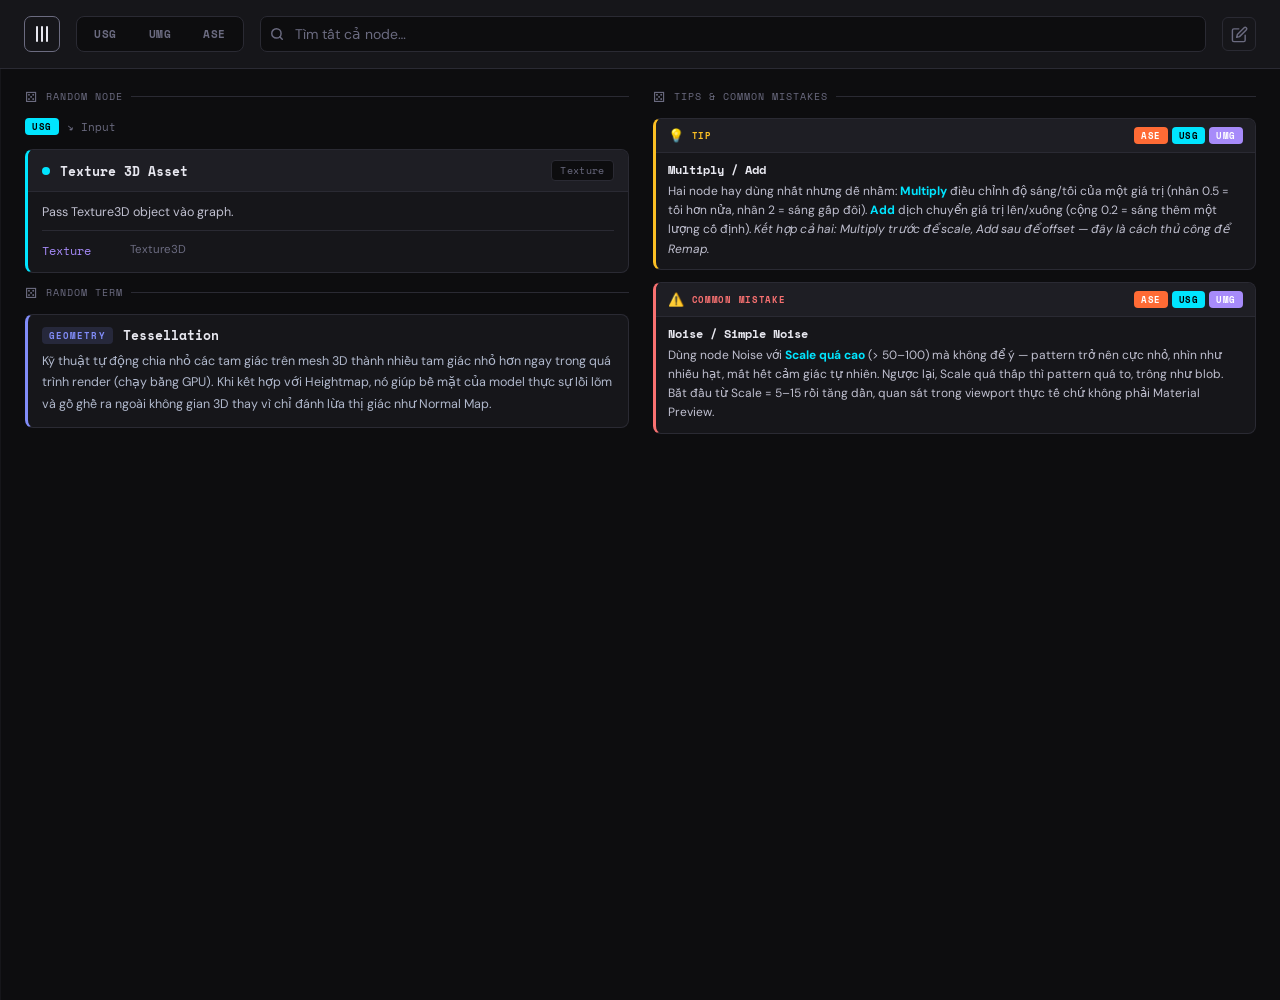
==== index.html @ dc2f4d44 "Initial commit" ====
<!DOCTYPE html>
<html lang="vi">
<head>
<meta charset="UTF-8">
<meta name="viewport" content="width=device-width, initial-scale=1.0">
<title>NodeHub</title>
<link rel="icon" type="image/svg+xml" href="favicon.svg">

<!-- ═══ EXTERNAL DATA FILES ═══ -->
<script src="data/config.js"></script>
<script>
window._ENGINES = {};
window._TIPS = [];

async function loadEngines() {
  const files = [
    { key: 'amplify', src: 'data/node_ase.js' },
    { key: 'unity',   src: 'data/node_usg.js' },
    { key: 'unreal',  src: 'data/node_umg.js' },
  ];
  for (const f of files) {
    try {
      const res = await fetch(f.src);
      const code = await res.text();
      const fn = new Function(code + '\nreturn DATA_DEFAULT;');
      window._ENGINES[f.key] = fn();
    } catch(e) {
      console.warn('Could not load', f.src, e);
      window._ENGINES[f.key] = [];
    }
  }
  // Load tips data
  try {
    const res = await fetch('data/tips.js');
    const code = await res.text();
    const fn = new Function(code + '\nreturn DATA_TIPS;');
    window._TIPS = fn();
  } catch(e) {
    console.warn('Could not load tips.js', e);
    window._TIPS = [];
  }
  // Load terms data
  try {
    const resTerm = await fetch('data/terms.js');
    const codeTerm = await resTerm.text();
    new Function(codeTerm)(); // sets window.TERMS
  } catch(e) {
    console.warn('Could not load terms.js', e);
    window.TERMS = [];
  }
  initApp(); // khởi động app sau khi tất cả data đã load
}
loadEngines();
</script>

<link rel="stylesheet" href="style.css">
</head>
<body>

<header>
  <button id="hamburger" title="Cấu hình" aria-label="Cấu hình">
    <svg id="hbg-bars" xmlns="http://www.w3.org/2000/svg" width="18" height="18" viewBox="0 0 18 18" fill="none" stroke="currentColor" stroke-width="2" stroke-linecap="round" style="display:none">
      <line x1="2" y1="4"  x2="16" y2="4"/>
      <line x1="2" y1="9"  x2="16" y2="9"/>
      <line x1="2" y1="14" x2="16" y2="14"/>
    </svg>
    <svg id="hbg-x" xmlns="http://www.w3.org/2000/svg" width="18" height="18" viewBox="0 0 18 18" fill="none" stroke="currentColor" stroke-width="2" stroke-linecap="round" style="display:none">
      <line x1="3" y1="3" x2="15" y2="15"/>
      <line x1="15" y1="3" x2="3" y2="15"/>
    </svg>
    <svg id="hbg-3" xmlns="http://www.w3.org/2000/svg" width="18" height="18" viewBox="0 0 18 18" fill="none" stroke="currentColor" stroke-width="2" stroke-linecap="round" style="transform:rotate(90deg)">
      <line x1="2" y1="4"  x2="16" y2="4"/>
      <line x1="2" y1="9"  x2="16" y2="9"/>
      <line x1="2" y1="14" x2="16" y2="14"/>
    </svg>
  </button>

  <div class="engine-tabs" id="engine-tabs">
    <button class="engine-tab" data-eng="unity"   title="Unity Shader Graph">USG</button>
    <button class="engine-tab" data-eng="unreal"  title="Unreal Material Graph">UMG</button>
    <button class="engine-tab" data-eng="amplify" title="Amplify Shader Editor">ASE</button>
  </div>

  <div class="search-wrap">
    <svg xmlns="http://www.w3.org/2000/svg" width="14" height="14" viewBox="0 0 24 24" fill="none" stroke="currentColor" stroke-width="2.5" stroke-linecap="round" stroke-linejoin="round"><circle cx="11" cy="11" r="8"/><line x1="21" y1="21" x2="16.65" y2="16.65"/></svg>
    <input type="text" id="search" placeholder="Tìm tất cả node…" autocomplete="off" spellcheck="false">
  </div>
  <a href="editor.html" id="editor-link" title="Mở Editor" aria-label="Mở Editor">
    <svg xmlns="http://www.w3.org/2000/svg" width="17" height="17" viewBox="0 0 24 24" fill="none" stroke="currentColor" stroke-width="2" stroke-linecap="round" stroke-linejoin="round"><path d="M11 4H4a2 2 0 0 0-2 2v14a2 2 0 0 0 2 2h14a2 2 0 0 0 2-2v-7"/><path d="M18.5 2.5a2.121 2.121 0 0 1 3 3L12 15l-4 1 1-4 9.5-9.5z"/></svg>
  </a>

</header>

<div class="app">
  <nav class="sidebar collapsed" id="sidebar"></nav>
  <main class="main" id="main"></main>
</div>

<!-- edit modal removed - managed at /editor -->

<script>
/* ══════════════════════════════════════════════════════
   APP STATE
══════════════════════════════════════════════════════ */
const ENGINES = window._ENGINES;

const state = {
  engine: 'amplify',   // engine hiện tại (cho sidebar/group view)
  activeEngine: null,  // null = chưa chọn engine (search all), string = đang ở engine đó
  groupId: null,
  search: '',
  editMode: false, // always false on main page
  splash: true,
};

// Home page config — persist in localStorage
const HOME_CONFIG_KEY = 'nodehub_home_config';
function loadHomeConfig() {
  try {
    const saved = localStorage.getItem(HOME_CONFIG_KEY);
    if (saved) return JSON.parse(saved);
  } catch(e) {}
  return { showNode: true, showTerm: true, showTips: true };
}
function saveHomeConfig(cfg) {
  try { localStorage.setItem(HOME_CONFIG_KEY, JSON.stringify(cfg)); } catch(e) {}
}
let homeConfig = loadHomeConfig();

// Convenience: data for current engine
function data() { return ENGINES[state.engine] || []; }
function group() { return data().find(g => g.id === state.groupId) || data()[0] || null; }

/* ══════════════════════════════════════════════════════
   RENDER SIDEBAR
══════════════════════════════════════════════════════ */
function renderSidebar() {
  const sb = document.getElementById('sidebar');
  sb.innerHTML = '';
  data().forEach(g => {
    const btn = document.createElement('button');
    btn.className = `group-btn cls-${g.cls}` + (g.id === state.groupId ? ' active' : '');
    btn.innerHTML = `
      <span class="g-ico">${g.ico}</span>
      <span class="g-label">${g.label}</span>
      <span class="g-count">${g.nodes.length}</span>
    `;
    btn.addEventListener('click', () => {
      state.groupId = g.id;
      state.search = '';
      state.splash = false;
      document.getElementById('search').value = '';
      renderSidebar();
      renderMain();
    });
    sb.appendChild(btn);
  });
}

/* ══════════════════════════════════════════════════════
   RENDER MAIN
══════════════════════════════════════════════════════ */
function renderMain() {
  const main = document.getElementById('main');
  const q = state.search.trim().toLowerCase();

  if (q) {
    renderSearch(main, q);
  } else if (state.splash) {
    renderSplash();
  } else {
    renderGroup(main);
  }
}

function renderGroup(main) {
  const g = group();
  if (!g) { main.innerHTML = '<div class="empty"><span>◈</span>Không có dữ liệu.</div>'; return; }

  main.innerHTML = `
    <div class="group-header cls-${g.cls}">
      <div class="g-ico-big">${g.ico}</div>
      <div>
        <div class="group-title">${g.label}</div>
        <div class="group-desc">${g.desc || ''}</div>
      </div>
    </div>
    <div class="node-grid" id="node-grid"></div>
  `;

  const grid = document.getElementById('node-grid');
  g.nodes.forEach(n => grid.appendChild(buildCard(n, g)));
}

const ENG_LABELS = { amplify: 'Amplify Shader Editor', unity: 'Unity Shader Graph', unreal: 'Unreal Material Graph' };
const ENG_SHORT  = { amplify: 'ASE', unity: 'USG', unreal: 'UMG' };
const TAG_LABELS = { ue5:'UE5+', u2022:'2022+', u2023:'2023+', urp:'URP', hdrp:'HDRP'};

function renderSearch(main, q) {
  // Nếu chưa chọn engine → tìm trên cả 3; nếu đã chọn → tìm engine đó
  const engsToSearch = state.activeEngine
    ? [state.activeEngine]
    : Object.keys(window._ENGINES);

  const sections = []; // [{eng, group, nodes}]
  engsToSearch.forEach(eng => {
    (window._ENGINES[eng] || []).forEach(g => {
      const hits = g.nodes.filter(n =>
        n.n.toLowerCase().includes(q) ||
        (n.f && n.f.toLowerCase().includes(q)) ||
        (n.sc && n.sc.toLowerCase().includes(q))
      );
      if (hits.length) sections.push({ eng, group: g, nodes: hits });
    });
  });

  if (!sections.length) {
    main.innerHTML = `<div class="empty"><span>∅</span>Không tìm thấy "<b>${q}</b>"</div>`;
    return;
  }

  main.innerHTML = '';
  // Group by engine for visual separation
  const byEng = {};
  sections.forEach(s => {
    if (!byEng[s.eng]) byEng[s.eng] = [];
    byEng[s.eng].push(s);
  });

  Object.entries(byEng).forEach(([eng, secs]) => {
    // Engine section header (only when searching all engines)
    if (!state.activeEngine) {
      const engHeader = document.createElement('div');
      engHeader.className = 'search-group-title';
      const total = secs.reduce((a,s) => a + s.nodes.length, 0);
      engHeader.innerHTML = `<span class="eng-label-${eng}">${ENG_SHORT[eng]}</span> — ${total} kết quả`;
      main.appendChild(engHeader);
    }

    secs.forEach(({ group: g, nodes }) => {
      const subTitle = document.createElement('div');
      subTitle.className = 'search-group-title';
      subTitle.style.fontSize = '10px';
      subTitle.style.opacity = '0.7';
      subTitle.style.marginTop = '4px';
      subTitle.textContent = `${g.ico}  ${g.label}  (${nodes.length})`;
      main.appendChild(subTitle);

      const grid = document.createElement('div');
      grid.className = `node-grid eng-${eng}`;
      nodes.forEach(n => grid.appendChild(buildCard(n, g)));
      main.appendChild(grid);
    });
  });
}

/* ══════════════════════════════════════════════════════
   BUILD NODE CARD
══════════════════════════════════════════════════════ */
function buildCard(n, g, { autoExpand = false } = {}) {
  const card = document.createElement('div');
  card.className = `node-card cls-${g.cls}`;

  const params = (n.p && n.p.length)
    ? `<div class="node-params">${n.p.map(([k,v]) =>
        `<div class="param-row"><span class="param-name">${k}</span><span class="param-desc">${v}</span></div>`
      ).join('')}</div>`
    : '';

  const editBtn = state.editMode
    ? `<button class="edit-card-btn" data-nid="${n.n}" data-gid="${g.id}" title="Sửa node" style="margin-left:auto;background:transparent;border:none;color:var(--accent2);cursor:pointer;font-size:13px;">✎</button>`
    : '';

  // ── Parse nội dung ──
  // Tags: từ n.tags[] (mới) hoặc fallback extract inline <span class="tag"> (legacy)
  const nodeTagsArr = (n.tags && n.tags.length)
    ? n.tags
    : (() => { const re = /<span class="tag ([^"]+)">[^<]*<\/span>/g; const t=[]; let m; while((m=re.exec(n.f||''))!==null) if(!t.includes(m[1])) t.push(m[1]); return t; })();
  // Strip legacy inline tag spans from func text
  const funcHtml = (n.f || '').replace(/<span class="tag [^"]*">[^<]*<\/span>/g, '').trim();

  // Render tag badges
  const tagsBadge = nodeTagsArr.length
    ? `<span class="node-tags">${nodeTagsArr.map(t => `<span class="tag ${t}">${TAG_LABELS[t]||t.toUpperCase()}</span>`).join('')}</span>`
    : '';

  const catBadge = n.cat
    ? `<span class="node-cat">${n.cat}</span>`
    : '';

  let scBadge = '';
  if (n.sc) {
    const keys = n.sc.split('+').map(k => k.trim()).filter(Boolean);
    const kbds = keys.map(k => `<kbd>${k}</kbd>`).join('<span class="sc-plus">+</span>');
    scBadge = `<span class="node-shortcut">${kbds}</span>`;
  }

  card.innerHTML = `
    <div class="node-head">
      <div class="node-dot"></div>
      <span class="node-name">${n.n}</span>
      ${catBadge}
      ${editBtn}
    </div>
    <div class="node-body">
      ${tagsBadge}
      <div class="node-func">${funcHtml}</div>
      ${scBadge}
      ${params}
    </div>
  `;

  let pinned = false;
  if (autoExpand) card.classList.add('expanded');
  card.addEventListener('mouseenter', () => { if (!pinned) card.classList.add('expanded'); });
  card.addEventListener('mouseleave', () => { if (!pinned && !autoExpand) card.classList.remove('expanded'); });
  card.addEventListener('click', e => {
    if (e.target.closest('.edit-card-btn')) return;
    if (!pinned) {
      pinned = true;
      card.classList.add('expanded', 'pinned');
    } else {
      pinned = false;
      card.classList.remove('expanded', 'pinned');
    }
  });

  if (state.editMode) {
    card.querySelector('.edit-card-btn')?.addEventListener('click', e => {
      e.stopPropagation();
      openEditModal(n, g);
    });
  }

  return card;
}

/* ══════════════════════════════════════════════════════
   ENGINE TABS
══════════════════════════════════════════════════════ */
// Hash <-> engine key mapping
const HASH_TO_ENG = { ase: 'amplify', usg: 'unity', umg: 'unreal' };
const ENG_TO_HASH = { amplify: 'ase', unity: 'usg', unreal: 'umg' };

function activateEngine(eng) {
  document.querySelectorAll('.engine-tab').forEach(t => t.classList.remove('active'));
  const tab = document.querySelector(`.engine-tab[data-eng="${eng}"]`);
  if (tab) tab.classList.add('active');
  state.activeEngine = eng;
  state.engine = eng;
  state.groupId = data()[0]?.id || null;
  state.splash = false;
  state.search = '';
  const se = document.getElementById('search');
  se.value = '';
  se.placeholder = `Tìm trong ${ENG_LABELS[eng]}…`;
  sidebar.classList.remove('collapsed');
  hamburger.style.visibility = '';
  setHamburgerIcon(false);
  history.replaceState(null, '', '#' + ENG_TO_HASH[eng]);
  renderSidebar();
  renderMain();
}

document.getElementById('engine-tabs').addEventListener('click', e => {
  const tab = e.target.closest('.engine-tab');
  if (!tab) return;
  const eng = tab.dataset.eng;
  if (state.activeEngine === eng) {
    resetToHome();
    return;
  }
  activateEngine(eng);
});

/* ══════════════════════════════════════════════════════
   SEARCH
══════════════════════════════════════════════════════ */
const searchEl = document.getElementById('search');
let searchTimeout;
searchEl.addEventListener('input', () => {
  clearTimeout(searchTimeout);
  searchTimeout = setTimeout(() => {
    state.search = searchEl.value;
    // Khi xóa hết search → về splash (nếu không có engine active) hoặc về group
    if (!state.search.trim() && !state.activeEngine) state.splash = true;
    else state.splash = false;
    renderMain();
  }, 160);
});

/* ══════════════════════════════════════════════════════
   EDIT MODE — moved to /editor page
══════════════════════════════════════════════════════ */
// Edit mode disabled on main page

/* ══════════════════════════════════════════════════════
   INLINE EDIT MODAL — moved to /editor
══════════════════════════════════════════════════════ */

/* ══════════════════════════════════════════════════════
   HAMBURGER
══════════════════════════════════════════════════════ */
const hamburger = document.getElementById('hamburger');
const sidebar   = document.getElementById('sidebar');

function resetToHome() {
  state.activeEngine = null;
  state.engine = 'amplify';
  state.groupId = null;
  state.search = '';
  state.splash = true;
  const se = document.getElementById('search');
  se.value = '';
  se.placeholder = 'Tìm tất cả node…';
  document.querySelectorAll('.engine-tab').forEach(t => t.classList.remove('active'));
  sidebar.classList.add('collapsed');
  history.replaceState(null, '', location.pathname + location.search);
  setHamburger3Mode();
  renderSidebar();
  renderSplash();
}

function setHamburgerIcon(isX) {
  document.getElementById('hbg-bars').style.display = isX ? 'none' : 'block';
  document.getElementById('hbg-x').style.display   = isX ? 'block' : 'none';
  document.getElementById('hbg-3').style.display   = 'none';
  hamburger.title = isX ? 'Ẩn sidebar' : 'Hiện sidebar';
  hamburger.setAttribute('aria-label', hamburger.title);
}

function setHamburger3Mode() {
  document.getElementById('hbg-bars').style.display = 'none';
  document.getElementById('hbg-x').style.display   = 'none';
  document.getElementById('hbg-3').style.display   = 'inline';
  hamburger.title = 'Cấu hình';
  hamburger.setAttribute('aria-label', 'Cấu hình');
}

hamburger.addEventListener('click', () => {
  if (!state.activeEngine) { openHomeConfigModal(); return; } // Mở cấu hình trang chủ khi ở 3-mode

  // Bật/tắt sidebar bình thường
  if (sidebar.classList.contains('collapsed')) {
    sidebar.classList.remove('collapsed');
    setHamburgerIcon(false);
  } else {
    sidebar.classList.add('collapsed');
    setHamburgerIcon(true);
  }
});


/* ══════════════════════════════════════════════════════
   BUILD TIP / MISTAKE CARD
══════════════════════════════════════════════════════ */
const ENG_COLORS     = {amplify:'#ff6b35', unity:'#00e5ff', unreal:'#a78bfa'};
const ENG_TEXT_COLORS= {amplify:'#fff',    unity:'#000',    unreal:'#fff'};

function buildTipCard(item) {
  const isTip = item.type === 'tip';
  const card = document.createElement('div');
  card.className = `tip-card tip-card--${item.type}`;

  // Engine tags
  const engTags = item.eng.map(e =>
    `<span class="tip-eng-tag" style="background:${ENG_COLORS[e]};color:${ENG_TEXT_COLORS[e]}">${ENG_SHORT[e]}</span>`
  ).join('');

  card.innerHTML = `
    <div class="tip-head">
      <span class="tip-icon">${isTip ? '💡' : '⚠️'}</span>
      <span class="tip-type-label">${isTip ? 'Tip' : 'Common Mistake'}</span>
      <div class="tip-eng-tags">${engTags}</div>
    </div>
    <div class="tip-node-name">${item.node}</div>
    <div class="tip-body">${item.text}</div>
  `;

  return card;
}

function pickRandomTips(count) {
  const tips     = (window._TIPS || []).filter(t => t.type === 'tip');
  const mistakes = (window._TIPS || []).filter(t => t.type === 'mistake');
  const picked = [];
  if (tips.length)     picked.push(tips[Math.floor(Math.random() * tips.length)]);
  if (mistakes.length) picked.push(mistakes[Math.floor(Math.random() * mistakes.length)]);
  // Fill remaining slots with random from either pool
  const all = [...tips, ...mistakes];
  while (picked.length < count && all.length) {
    const candidate = all[Math.floor(Math.random() * all.length)];
    if (!picked.includes(candidate)) picked.push(candidate);
    else if (picked.length === all.length) break; // avoid infinite loop
  }
  return picked;
}
/* ══════════════════════════════════════════════════════
   RANDOM TERM — thuật ngữ chuyên ngành
══════════════════════════════════════════════════════ */
let _lastTermIdx = -1;
function pickRandomTerm() {
  const terms = window.TERMS || [];
  if (!terms.length) return null;
  let idx;
  do { idx = Math.floor(Math.random() * terms.length); } while (idx === _lastTermIdx && terms.length > 1);
  _lastTermIdx = idx;
  return terms[idx];
}

function renderTermCard(container) {
  const t = pickRandomTerm();
  if (!t) return;
  container.innerHTML = '';
  const card = document.createElement('div');
  card.className = 'term-card';
  card.innerHTML =
    `<div class="term-head">` +
      `<span class="term-tag">${t.tag}</span>` +
      `<span class="term-name">${t.term}</span>` +
    `</div>` +
    `<div class="term-def">${t.def}</div>`;
  container.appendChild(card);
}

/* ══════════════════════════════════════════════════════
   SPLASH — random node + tips/mistakes on load
══════════════════════════════════════════════════════ */
function pickSplash() {
  // Random 1 node từ bất kỳ engine và group nào
  const engKeys = Object.keys(window._ENGINES).filter(k => (window._ENGINES[k] || []).length);
  const eng = engKeys[Math.floor(Math.random() * engKeys.length)];
  const groups = window._ENGINES[eng];
  const g = groups[Math.floor(Math.random() * groups.length)];
  const node = g.nodes[Math.floor(Math.random() * g.nodes.length)];
  return { eng, g, node };
}

function randomizeNode() {
  const { eng, g, node } = pickSplash();

  const nodeRow = document.getElementById('splash-node-meta');
  const nodeGrid = document.getElementById('splash-node-grid');
  if (!nodeRow || !nodeGrid) return;

  nodeRow.innerHTML =
    `<span class="tip-eng-tag" style="background:${ENG_COLORS[eng]};color:${ENG_TEXT_COLORS[eng]}">${ENG_SHORT[eng]}</span>` +
    `<span class="splash-group-label">${g.ico} ${g.label}</span>`;

  nodeGrid.className = `node-grid eng-${eng}`;
  nodeGrid.innerHTML = '';
  nodeGrid.appendChild(buildCard(node, g, { autoExpand: true }));
}

function renderSplash() {
  const { eng, g, node } = pickSplash();

  state.splash = true;
  document.querySelectorAll('.engine-tab').forEach(t => t.classList.remove('active'));
  renderSidebar();

  const main = document.getElementById('main');
  main.innerHTML = '';

  /* ── Wrapper layout: 2 cols ── */
  const wrapper = document.createElement('div');
  wrapper.className = 'splash-wrapper';

  /* ─── COL LEFT: random node + random term below ─── */
  const colNode = document.createElement('div');
  colNode.className = 'splash-col';

  if (homeConfig.showNode) {
    const nodeSection = document.createElement('div');
    nodeSection.className = 'splash-section-label';
    nodeSection.innerHTML = `<span class="splash-dice-btn" id="splash-dice" title="Random node khác">⚄</span> Random Node`;
    colNode.appendChild(nodeSection);

    const nodeRow = document.createElement('div');
    nodeRow.className = 'splash-node-meta';
    nodeRow.id = 'splash-node-meta';
    nodeRow.innerHTML =
      `<span class="tip-eng-tag" style="background:${ENG_COLORS[eng]};color:${ENG_TEXT_COLORS[eng]}">${ENG_SHORT[eng]}</span>` +
      `<span class="splash-group-label">${g.ico} ${g.label}</span>`;
    colNode.appendChild(nodeRow);

    const nodeGrid = document.createElement('div');
    nodeGrid.className = `node-grid eng-${eng}`;
    nodeGrid.id = 'splash-node-grid';
    nodeGrid.appendChild(buildCard(node, g, { autoExpand: true }));
    colNode.appendChild(nodeGrid);
  }

  if (homeConfig.showTerm) {
    const termSection = document.createElement('div');
    termSection.className = 'splash-section-label';
    termSection.innerHTML = `<span class="splash-dice-btn" id="splash-term-dice" title="Random thuật ngữ khác">⚄</span> Random Term`;
    colNode.appendChild(termSection);

    const termCard = document.createElement('div');
    termCard.id = 'term-card-slot';
    colNode.appendChild(termCard);

    renderTermCard(termCard);
  }

  /* ─── COL RIGHT: 1 tip + 1 mistake ─── */
  const colTips = document.createElement('div');
  colTips.className = 'splash-col';

  if (homeConfig.showTips) {
    const tipsSection = document.createElement('div');
    tipsSection.className = 'splash-section-label';
    tipsSection.innerHTML = `<span class="splash-dice-btn" id="splash-tips-dice" title="Random tips khác">⚄</span> Tips & Common Mistakes`;
    colTips.appendChild(tipsSection);

    const tipsContainer = document.createElement('div');
    tipsContainer.className = 'tips-grid';
    tipsContainer.id = 'tips-container';
    pickRandomTips(2).forEach(t => tipsContainer.appendChild(buildTipCard(t)));
    colTips.appendChild(tipsContainer);
  }

  wrapper.appendChild(colNode);
  wrapper.appendChild(colTips);
  main.appendChild(wrapper);

  /* ─── Event listeners ─── */
  document.getElementById('splash-dice')?.addEventListener('click', randomizeNode);
  document.getElementById('splash-term-dice')?.addEventListener('click', () => {
    const slot = document.getElementById('term-card-slot');
    if (slot) renderTermCard(slot);
  });
  document.getElementById('splash-tips-dice')?.addEventListener('click', () => {
    const tc = document.getElementById('tips-container');
    if (!tc) return;
    tc.innerHTML = '';
    pickRandomTips(2).forEach(t => tc.appendChild(buildTipCard(t)));
  });
}

/* ══════════════════════════════════════════════════════
   HOME CONFIG MODAL
══════════════════════════════════════════════════════ */
function openHomeConfigModal() {
  let overlay = document.getElementById('home-config-overlay');
  if (overlay) { overlay.remove(); return; }

  overlay = document.createElement('div');
  overlay.id = 'home-config-overlay';
  overlay.className = 'home-config-overlay';
  overlay.innerHTML = `
    <div class="home-config-modal">
      <div class="home-config-header">
        <span class="home-config-title">⚙️ Cấu hình</span>
        <button class="home-config-close" id="home-config-close">✕</button>
      </div>
      <p class="home-config-sub">Chọn widget hiển thị ở chế độ index</p>
      <div class="home-config-options">
        <label class="home-config-option">
          <span class="home-config-option-text">
            <span class="home-config-option-icon">🎲</span>
            <span>Random Node</span>
          </span>
          <input type="checkbox" id="cfg-node" ${homeConfig.showNode ? 'checked' : ''}>
          <span class="home-config-toggle"></span>
        </label>
        <label class="home-config-option">
          <span class="home-config-option-text">
            <span class="home-config-option-icon">📖</span>
            <span>Random Term</span>
          </span>
          <input type="checkbox" id="cfg-term" ${homeConfig.showTerm ? 'checked' : ''}>
          <span class="home-config-toggle"></span>
        </label>
        <label class="home-config-option">
          <span class="home-config-option-text">
            <span class="home-config-option-icon">💡</span>
            <span>Tips & Common Mistakes</span>
          </span>
          <input type="checkbox" id="cfg-tips" ${homeConfig.showTips ? 'checked' : ''}>
          <span class="home-config-toggle"></span>
        </label>
      </div>
      <button class="home-config-apply" id="home-config-apply">Áp dụng</button>
      <div class="footer-info">
        <a href="https://github.com/buonber/nodehub/" target="_blank" class="github-link">
          <svg xmlns="http://www.w3.org/2000/svg" width="14" height="14" viewBox="0 0 24 24" fill="none" stroke="currentColor" stroke-width="2" stroke-linecap="round" stroke-linejoin="round">
            <path d="M9 19c-5 1.5-5-2.5-7-3m14 6v-3.87a3.37 3.37 0 0 0-.94-2.61c3.14-.35 6.44-1.54 6.44-7A5.44 5.44 0 0 0 20 4.77 5.07 5.07 0 0 0 19.91 1S18.73.65 16 2.48a13.38 13.38 0 0 0-7 0C6.27.65 5.09 1 5.09 1A5.07 5.07 0 0 0 5 4.77a5.44 5.44 0 0 0-1.5 3.78c0 5.42 3.3 6.61 6.44 7A3.37 3.37 0 0 0 9 18.13V22"></path>
          </svg>
          buonber/nodehub
        </a>
      </div>
  `;
  document.body.appendChild(overlay);

  overlay.addEventListener('click', e => { if (e.target === overlay) overlay.remove(); });
  document.getElementById('home-config-close').addEventListener('click', () => overlay.remove());
  document.getElementById('home-config-apply').addEventListener('click', () => {
    homeConfig.showNode = document.getElementById('cfg-node').checked;
    homeConfig.showTerm = document.getElementById('cfg-term').checked;
    homeConfig.showTips = document.getElementById('cfg-tips').checked;
    saveHomeConfig(homeConfig);
    overlay.remove();
    if (state.splash) renderSplash();
  });
}

/* ══════════════════════════════════════════════════════
   INIT — gọi sau khi loadEngines() xong
══════════════════════════════════════════════════════ */
function initApp() {
  const hash = location.hash.replace('#', '').toLowerCase();
  const engFromHash = HASH_TO_ENG[hash];
  if (engFromHash) {
    activateEngine(engFromHash);
  } else {
    state.splash = true;
    state.activeEngine = null;
    document.getElementById('sidebar').classList.add('collapsed');
    setHamburger3Mode();
    renderSidebar();
    renderSplash();
  }
}
</script>
<button id="scroll-top-btn" title="Lên đầu trang" onclick="window.scrollTo({top:0,behavior:'smooth'})">
  <svg xmlns="http://www.w3.org/2000/svg" width="18" height="18" viewBox="0 0 24 24" fill="none" stroke="currentColor" stroke-width="2.5" stroke-linecap="round" stroke-linejoin="round"><polyline points="18 15 12 9 6 15"/></svg>
</button>
<script>
(function(){
  const btn = document.getElementById('scroll-top-btn');
  window.addEventListener('scroll', () => {
    btn.classList.toggle('visible', window.scrollY > 120);
  }, { passive: true });
})();
</script>
</body>
</html>
---- style.css ----
@import url('https://fonts.googleapis.com/css2?family=Space+Mono:ital,wght@0,400;0,700;1,400&family=DM+Sans:ital,opsz,wght@0,9..40,300;0,9..40,500;0,9..40,700;1,9..40,300&display=swap');

*, *::before, *::after { box-sizing: border-box; margin: 0; padding: 0; }

:root {
  --bg:        #0d0d0f;
  --surface:   #16161a;
  --surface2:  #1e1e24;
  --border:    #2a2a33;
  --accent:    #00e5ff;
  --accent2:   #ff6b35;
  --accent3:   #a78bfa;
  --text:      #e8e8f0;
  --muted:     #6b6b80;
  --radius:    8px;

  /* group colors */
  --gm:    #fbbf24; --gt:  #34d399; --gv:  #60a5fa;
  --gmat:  #c084fc; --gd:  #94a3b8; --gsd: #f472b6;
  --gcam:  #38bdf8; --gconst:#a78bfa;--gtex:#fb923c;
  --guv:   #4ade80; --glight:#fde047;--gtime:#f9a8d4;
  --gfunc: #67e8f9; --gfx:  #e879f9; --glogic:#6ee7b7;
  --gutil: #cbd5e1; --gcol: #fb7185; --ga:  #a3e635;
  --gp:   #f0abfc; --gblend:#fca5a5;--ggrad:#93c5fd;
  --gproc:#86efac; --gwpo: #fcd34d; --gshad:#c4b5fd;
  --ghair:#fdba74; --gvr:  #7dd3fc; --gfunc2:#99f6e4;
  --gpar: #fda4af; --gtime2:#d8b4fe;--gl:  #6ee7b7;
  --gcrt: #67e8f9; --gfont:#fbbf24; --gimg: #f9a8d4;
  --gc: #e2e8f0;  --gu: #a5f3fc;   --gv2: #c3b5fd;
}

html { font-size: 15px; }

body {
  background: var(--bg);
  color: var(--text);
  font-family: 'DM Sans', sans-serif;
  min-height: 100vh;
  display: flex;
  flex-direction: column;
}

/* ── HEADER ── */
header {
  border-bottom: 1px solid var(--border);
  padding: 16px 24px;
  display: flex;
  align-items: center;
  gap: 16px;
  background: var(--surface);
  position: sticky;
  top: 0;
  z-index: 100;
  flex-wrap: wrap;
}

/* ── HAMBURGER ── */
#hamburger {
  display: flex;
  flex-direction: column;
  justify-content: center;
  gap: 5px;
  width: 36px;
  height: 36px;
  padding: 7px 8px;
  background: transparent;
  border: 1px solid var(--border);
  border-radius: 7px;
  cursor: pointer;
  flex-shrink: 0;
  transition: border-color .2s;
}
#hamburger:hover { border-color: var(--accent); }
/* ── HAMBURGER — 3-mode state ── */
#hamburger:has(#hbg-3:not([style*="none"])) {
  border-color: var(--muted);
  color: var(--muted);
}
#hamburger:has(#hbg-3:not([style*="none"])):hover {
  border-color: var(--accent);
  color: var(--accent);
}

#hamburger svg { display: block; color: var(--text); transition: color .2s; }
#hamburger:hover svg { color: var(--accent); }

/* ── ENGINE TABS ── */
.engine-tabs {
  display: flex;
  gap: 4px;
  background: var(--bg);
  border: 1px solid var(--border);
  border-radius: 8px;
  padding: 3px;
}

.engine-tab {
  font-family: 'Space Mono', monospace;
  font-size: 11px;
  font-weight: 700;
  letter-spacing: 0.05em;
  padding: 6px 14px;
  border-radius: 5px;
  border: none;
  background: transparent;
  color: var(--muted);
  cursor: pointer;
  transition: all .2s;
  text-transform: uppercase;
}

.engine-tab:hover { color: var(--text); background: var(--surface2); }
/* .active = engine đang được chọn (user click) */
.engine-tab[data-eng="amplify"].active { background: #ff6b35; color: #fff; }
.engine-tab[data-eng="unity"].active   { background: #00e5ff; color: #000; }
.engine-tab[data-eng="unreal"].active  { background: #a78bfa; color: #fff; }

/* ── SEARCH ── */
.search-wrap {
  flex: 1;
  min-width: 200px;
  position: relative;
}

.search-wrap svg {
  position: absolute;
  left: 10px;
  top: 50%;
  transform: translateY(-50%);
  color: var(--muted);
  pointer-events: none;
}

#search {
  width: 100%;
  background: var(--bg);
  border: 1px solid var(--border);
  border-radius: 7px;
  color: var(--text);
  font-family: 'DM Sans', sans-serif;
  font-size: 14px;
  padding: 8px 12px 8px 34px;
  outline: none;
  transition: border-color .2s;
}
#search:focus { border-color: var(--accent); }
#search::placeholder { color: var(--muted); }

/* ── EDIT TOGGLE ── */
#edit-btn {
  font-family: 'Space Mono', monospace;
  font-size: 11px;
  padding: 7px 14px;
  border-radius: 6px;
  border: 1px solid var(--border);
  background: transparent;
  color: var(--muted);
  cursor: pointer;
  transition: all .2s;
  white-space: nowrap;
}
#edit-btn:hover { border-color: var(--accent2); color: var(--accent2); }
#edit-btn.active { background: var(--accent2); color: #fff; border-color: var(--accent2); }

#editor-link {
  display: flex;
  align-items: center;
  justify-content: center;
  flex-shrink: 0;
  width: 34px;
  height: 34px;
  border-radius: 6px;
  border: 1px solid var(--border);
  color: var(--muted);
  text-decoration: none;
  transition: border-color .2s, color .2s, background .2s;
}
#editor-link:hover {
  border-color: var(--accent);
  color: var(--accent);
  background: color-mix(in srgb, var(--accent) 10%, transparent);
}

/* ── RANDOM BTN (circle icon) ── */
.random-btn-inline {
  display: inline-flex;
  align-items: center;
  justify-content: center;
  width: 28px;
  height: 28px;
  border-radius: 50%;
  border: 1px solid var(--border);
  background: var(--surface2);
  color: var(--muted);
  font-size: 16px;
  cursor: pointer;
  transition: all .25s;
  flex-shrink: 0;
  line-height: 1;
}
.random-btn-inline:hover {
  border-color: var(--accent3);
  color: var(--accent3);
  background: rgba(167,139,250,.1);
  transform: rotate(120deg);
}

/* ── LAYOUT ── */
.app {
  display: flex;
  flex: 1;
  overflow: hidden;
  height: calc(100vh - 57px);
}

/* ── SIDEBAR ── */
.sidebar {
  width: 220px;
  min-width: 0;
  border-right: 1px solid var(--border);
  overflow-y: auto;
  overflow-x: hidden;
  background: var(--surface);
  flex-shrink: 0;
  transition: width .25s cubic-bezier(.4,0,.2,1);
}
.sidebar.collapsed {
  width: 0;
  border-right-color: transparent;
}

.sidebar::-webkit-scrollbar { width: 4px; }
.sidebar::-webkit-scrollbar-thumb { background: var(--border); border-radius: 4px; }

.group-btn {
  display: flex;
  align-items: center;
  gap: 10px;
  width: 100%;
  padding: 10px 16px;
  background: transparent;
  border: none;
  border-bottom: 1px solid var(--border);
  color: var(--text);
  cursor: pointer;
  text-align: left;
  font-family: 'DM Sans', sans-serif;
  font-size: 13px;
  font-weight: 500;
  transition: background .15s;
}
.group-btn:hover { background: var(--surface2); }
.group-btn.active { background: var(--surface2); }
.group-btn.active .g-ico { filter: drop-shadow(0 0 6px currentColor); }

.g-ico {
  width: 28px;
  height: 28px;
  border-radius: 6px;
  display: flex;
  align-items: center;
  justify-content: center;
  font-size: 14px;
  flex-shrink: 0;
  background: var(--surface2);
}

.g-label {
  flex: 1;
  overflow: hidden;
  white-space: nowrap;
  text-overflow: ellipsis;
}

.g-count {
  font-family: 'Space Mono', monospace;
  font-size: 10px;
  color: var(--muted);
  background: var(--bg);
  padding: 1px 6px;
  border-radius: 10px;
}

/* ── MAIN ── */
.main {
  flex: 1;
  overflow-y: auto;
  padding: 20px 24px;
}

.main::-webkit-scrollbar { width: 6px; }
.main::-webkit-scrollbar-thumb { background: var(--border); border-radius: 4px; }

/* GROUP header */
.group-header {
  display: flex;
  align-items: center;
  gap: 12px;
  margin-bottom: 16px;
  padding-bottom: 12px;
  border-bottom: 1px solid var(--border);
}

.group-header .g-ico-big {
  width: 40px;
  height: 40px;
  border-radius: 10px;
  display: flex;
  align-items: center;
  justify-content: center;
  font-size: 20px;
  background: var(--surface2);
}

.group-title {
  font-family: 'Space Mono', monospace;
  font-size: 16px;
  font-weight: 700;
  letter-spacing: 0.03em;
}

.group-desc {
  font-size: 12px;
  color: var(--muted);
  margin-top: 2px;
}

/* NODE GRID */
.node-grid {
  display: grid;
  grid-template-columns: repeat(auto-fill, minmax(300px, 1fr));
  gap: 12px;
}

/* NODE CARD */
.node-card {
  background: var(--surface);
  border: 1px solid var(--border);
  border-radius: var(--radius);
  overflow: hidden;
  cursor: pointer;
  transition: border-color .15s, transform .15s;
}
.node-card:hover { border-color: var(--accent); transform: translateY(-1px); }

.node-head {
  display: flex;
  align-items: center;
  gap: 10px;
  padding: 10px 14px;
  border-bottom: 1px solid var(--border);
  background: var(--surface2);
}

.node-dot {
  width: 8px;
  height: 8px;
  border-radius: 50%;
  flex-shrink: 0;
  background: var(--accent);
}

.node-name {
  font-family: 'Space Mono', monospace;
  font-size: 13px;
  font-weight: 700;
  flex: 1;
}

.node-sc {
  font-size: 11px;
  color: var(--muted);
  background: var(--bg);
  padding: 2px 8px;
  border-radius: 4px;
}

/* Category badge — AS only, in header, muted style */
.node-cat {
  font-family: 'Space Mono', monospace;
  font-size: 10px;
  color: var(--muted);
  background: var(--bg);
  border: 1px solid var(--border);
  padding: 2px 8px;
  border-radius: 4px;
  letter-spacing: 0.03em;
  margin-left: auto;
  flex-shrink: 0;
}

/* Shortcut key badge — in body, below description */
.sc-plus {
  color: var(--muted);
  font-size: 10px;
  margin: 0 2px;
}
.node-shortcut {
  display: inline-flex;
  align-items: center;
  gap: 3px;
  margin-top: 8px;
}
.node-shortcut kbd {
  display: inline-block;
  font-family: 'Space Mono', monospace;
  font-size: 10px;
  font-weight: 700;
  line-height: 1;
  padding: 3px 8px;
  border-radius: 4px;
  background: rgba(52,211,153,0.08);
  color: #34d399;
  border: 1px solid rgba(52,211,153,0.3);
  letter-spacing: 0.06em;
  white-space: nowrap;
}

.node-body {
  padding: 10px 14px;
}

.node-tags {
  display: flex;
  flex-wrap: wrap;
  gap: 3px;
  margin-bottom: 5px;
}

.node-func {
  font-size: 12.5px;
  line-height: 1.6;
  color: #c0c0d0;
}

.node-func b { color: var(--accent); }

/* params */
.node-params {
  display: none;
  margin-top: 8px;
  padding-top: 8px;
  border-top: 1px solid var(--border);
}

.node-card.expanded .node-params { display: block; animation: fadeIn .15s ease; }
.node-card.pinned { border-color: var(--accent3) !important; }
.node-card.pinned .node-head { background: rgba(167,139,250,.08); }
@keyframes fadeIn { from { opacity:0; transform:translateY(-4px); } to { opacity:1; transform:none; } }

.param-row {
  display: flex;
  gap: 8px;
  padding: 3px 0;
  font-size: 11.5px;
}

.param-name {
  font-family: 'Space Mono', monospace;
  color: var(--accent3);
  min-width: 80px;
  flex-shrink: 0;
}

.param-desc { color: var(--muted); }

/* tags */
.tag {
  display: inline-block;
  font-size: 9px;
  font-weight: 700;
  font-family: 'Space Mono', monospace;
  letter-spacing: 0.06em;
  padding: 1px 5px;
  border-radius: 3px;
  margin-right: 3px;
  vertical-align: middle;
}
.tag.urp   { background:#0ea5e9; color:#fff; }
.tag.hdrp  { background:#a78bfa; color:#fff; }
.tag.ue5   { background:#ff6b35; color:#fff; }
.tag.u2022 { background:#fbbf24; color:#000; }
.tag.u2023 { background:#f472b6; color:#fff; }

/* EMPTY STATE */
.empty {
  text-align: center;
  padding: 60px 20px;
  color: var(--muted);
  font-family: 'Space Mono', monospace;
}

.empty span { font-size: 32px; display: block; margin-bottom: 12px; }

/* SEARCH RESULTS view */
/* Engine accent border on cards in search results */
.eng-amplify .node-card { border-left: 3px solid #ff6b35; }
.eng-unity   .node-card { border-left: 3px solid #00e5ff; }
.eng-unreal  .node-card { border-left: 3px solid #a78bfa; }
.eng-amplify .node-dot  { background: #ff6b35 !important; }
.eng-unity   .node-dot  { background: #00e5ff !important; }
.eng-unreal  .node-dot  { background: #a78bfa !important; }
/* engine label badge in search section title */
.eng-label-amplify { color: #ff6b35; }
.eng-label-unity   { color: #00e5ff; }
.eng-label-unreal  { color: #a78bfa; }

.search-group-title {
  font-family: 'Space Mono', monospace;
  font-size: 11px;
  letter-spacing: 0.1em;
  text-transform: uppercase;
  color: var(--muted);
  margin: 20px 0 8px;
  display: flex;
  align-items: center;
  gap: 8px;
}

.search-group-title::after {
  content: '';
  flex: 1;
  height: 1px;
  background: var(--border);
}

/* Password modal */
.modal-overlay {
  display: none;
  position: fixed;
  inset: 0;
  background: rgba(0,0,0,.7);
  z-index: 200;
  align-items: center;
  justify-content: center;
}
.modal-overlay.open { display: flex; }

.modal {
  background: var(--surface);
  border: 1px solid var(--border);
  border-radius: 12px;
  padding: 28px;
  width: 320px;
  display: flex;
  flex-direction: column;
  gap: 14px;
}

.modal h3 {
  font-family: 'Space Mono', monospace;
  font-size: 14px;
  color: var(--accent2);
}

.modal input {
  background: var(--bg);
  border: 1px solid var(--border);
  border-radius: 6px;
  color: var(--text);
  font-family: 'DM Sans', sans-serif;
  font-size: 14px;
  padding: 9px 12px;
  outline: none;
  width: 100%;
}
.modal input:focus { border-color: var(--accent2); }

.modal-btns { display: flex; gap: 8px; justify-content: flex-end; }

.modal-btns button {
  font-family: 'Space Mono', monospace;
  font-size: 12px;
  padding: 7px 16px;
  border-radius: 6px;
  border: 1px solid var(--border);
  background: transparent;
  color: var(--text);
  cursor: pointer;
  transition: all .2s;
}

.modal-btns .btn-ok {
  background: var(--accent2);
  border-color: var(--accent2);
  color: #fff;
}

.modal-err {
  color: #f87171;
  font-size: 12px;
  display: none;
}

/* ── COLOR MAP for group cls ── */
.cls-gm    .g-ico, .cls-gm    .node-dot { color: var(--gm);  }
.cls-gt    .g-ico, .cls-gt    .node-dot { color: var(--gt);  }
.cls-gv    .g-ico, .cls-gv    .node-dot { color: var(--gv);  }
.cls-gmat  .g-ico, .cls-gmat  .node-dot { color: var(--gmat);}
.cls-gd    .g-ico, .cls-gd    .node-dot { color: var(--gd);  }
.cls-gsd   .g-ico, .cls-gsd   .node-dot { color: var(--gsd); }
.cls-gcam  .g-ico, .cls-gcam  .node-dot { color: var(--gcam);}
.cls-gconst .g-ico,.cls-gconst .node-dot{ color: var(--gconst);}
.cls-gtex  .g-ico, .cls-gtex  .node-dot { color: var(--gtex);}
.cls-guv   .g-ico, .cls-guv   .node-dot { color: var(--guv); }
.cls-glight .g-ico,.cls-glight .node-dot{ color: var(--glight);}
.cls-gtime .g-ico, .cls-gtime .node-dot { color: var(--gtime);}
.cls-gfunc .g-ico, .cls-gfunc .node-dot { color: var(--gfunc);}
.cls-gfx   .g-ico, .cls-gfx   .node-dot { color: var(--gfx); }
.cls-glogic .g-ico,.cls-glogic .node-dot{ color: var(--glogic);}
.cls-gutil .g-ico, .cls-gutil .node-dot { color: var(--gutil);}
.cls-gcol  .g-ico, .cls-gcol  .node-dot { color: var(--gcol); }
.cls-ga    .g-ico, .cls-ga    .node-dot { color: var(--ga);  }
.cls-gp    .g-ico, .cls-gp    .node-dot { color: var(--gp);  }
.cls-gblend .g-ico,.cls-gblend .node-dot{ color: var(--gblend);}
.cls-ggrad .g-ico, .cls-ggrad .node-dot { color: var(--ggrad);}
.cls-gproc .g-ico, .cls-gproc .node-dot { color: var(--gproc);}
.cls-gwpo  .g-ico, .cls-gwpo  .node-dot { color: var(--gwpo); }
.cls-gshad .g-ico, .cls-gshad .node-dot { color: var(--gshad);}
.cls-ghair .g-ico, .cls-ghair .node-dot { color: var(--ghair);}
.cls-gvr   .g-ico, .cls-gvr   .node-dot { color: var(--gvr); }
.cls-gpar  .g-ico, .cls-gpar  .node-dot { color: var(--gpar); }
.cls-gl    .g-ico, .cls-gl    .node-dot { color: var(--gl);  }
.cls-gcrt  .g-ico, .cls-gcrt  .node-dot { color: var(--gcrt); }
.cls-gfont .g-ico, .cls-gfont .node-dot { color: var(--gfont);}
.cls-gc    .g-ico, .cls-gc    .node-dot { color: var(--gc);  }
.cls-gu    .g-ico, .cls-gu    .node-dot { color: var(--gu);  }

/* ── SCROLL TO TOP BUTTON ── */
#scroll-top-btn {
  position: fixed;
  bottom: 20px;
  right: 16px;
  width: 36px;
  height: 36px;
  background: var(--surface);
  border: 1px solid var(--border);
  border-radius: 50%;
  color: var(--muted);
  cursor: pointer;
  display: flex;
  align-items: center;
  justify-content: center;
  opacity: 0;
  pointer-events: none;
  transform: translateY(8px);
  transition: opacity .2s, transform .2s, border-color .2s, color .2s;
  z-index: 200;
}
#scroll-top-btn.visible {
  opacity: 1;
  pointer-events: auto;
  transform: translateY(0);
}
#scroll-top-btn:hover {
  color: var(--accent3);
  border-color: var(--accent3);
  box-shadow: 0 0 10px rgba(167,139,250,.2);
}

/* ── CONFIG MODAL FOOTER ── */
.footer-info {
  display: flex;      
  align-items: center;
  justify-content: center;
  font-size: 13px;
  font-family: 'Space Mono', monospace;
  margin-top: 18px;
}

.github-link {
  color: var(--muted);
  text-decoration: none;
  transition: color 0.2s ease;
  display: flex;
  align-items: center;
  gap: 6px;
}

.github-link:hover {
  color: var(--accent3);
}

/* ── SPLASH layout ── */
.splash-wrapper {
  display: grid;
  grid-template-columns: 1fr 1fr;
  gap: 24px;
  align-items: start;
  margin-bottom: 24px;
}
@media (max-width: 700px) {
  .splash-wrapper { grid-template-columns: 1fr; }
}

.splash-col { 
  display: flex; 
  flex-direction: column; 
  gap: 12px;
  height: 100%;
}

.splash-section-label {
  display: flex;
  align-items: center;
  gap: 8px;
  font-family: 'Space Mono', monospace;
  font-size: 10px;
  letter-spacing: 0.1em;
  text-transform: uppercase;
  color: var(--muted);
  margin-bottom: 2px;
}

.splash-section-label::after {
  content: '';
  flex: 1;
  height: 1px;
  background: var(--border);
}

.splash-dice-btn {
  cursor: pointer;
  font-size: 14px;
  line-height: 1;
  transition: transform .2s;
  user-select: none;
}
.splash-dice-btn:hover { transform: scale(1.3) rotate(20deg); }

.splash-node-meta {
  display: flex;
  align-items: center;
  gap: 8px;
  margin-bottom: 2px;
}

.splash-group-label {
  font-size: 11px;
  color: var(--muted);
  font-family: 'Space Mono', monospace;
}

/* ── TIP / MISTAKE CARDS ── */
.tips-grid {
  display: grid;
  grid-template-columns: 1fr;
  gap: 12px;
  height: 100%;
}

.tip-card {
  background: var(--surface);
  border: 1px solid var(--border);
  border-radius: var(--radius);
  overflow: hidden;
  transition: border-color .15s, transform .15s;
  display: flex;
  flex-direction: column;
  height: 100%;
}
.tip-card:hover { transform: translateY(-1px); }

.tip-card--tip   { border-left: 3px solid #fbbf24; }
.tip-card--tip:hover { border-color: #fbbf24; }
.tip-card--mistake { border-left: 3px solid #f87171; }
.tip-card--mistake:hover { border-color: #f87171; }

.tip-head {
  display: flex;
  align-items: center;
  gap: 8px;
  padding: 8px 12px;
  background: var(--surface2);
  border-bottom: 1px solid var(--border);
}

.tip-icon { font-size: 13px; line-height: 1; flex-shrink: 0; }

.tip-type-label {
  font-family: 'Space Mono', monospace;
  font-size: 9px;
  font-weight: 700;
  letter-spacing: 0.08em;
  text-transform: uppercase;
}
.tip-card--tip    .tip-type-label { color: #fbbf24; }
.tip-card--mistake .tip-type-label { color: #f87171; }

.tip-eng-tags {
  display: flex;
  gap: 4px;
  margin-left: auto;
}

.tip-eng-tag {
  font-family: 'Space Mono', monospace;
  font-size: 9px;
  font-weight: 700;
  letter-spacing: 0.06em;
  padding: 2px 7px;
  border-radius: 4px;
}

.tip-node-name {
  font-family: 'Space Mono', monospace;
  font-size: 12px;
  font-weight: 700;
  padding: 8px 12px 4px;
  color: var(--text);
}

.tip-body {
  font-size: 12px;
  line-height: 1.6;
  color: #c0c0d0;
  padding: 0 12px 10px;
  flex: 1;
}
.tip-body b { color: var(--accent); }

/* ── RANDOM TERM ROW ── */
.splash-term-row {
  display: flex;
  flex-direction: column;
  gap: 12px;
}

.term-card {
  background: var(--surface);
  border: 1px solid var(--border);
  border-left: 3px solid #818cf8;
  border-radius: var(--radius);
  overflow: hidden;
  transition: border-color .15s, transform .15s;
}
.term-card:hover { transform: translateY(-1px); border-color: #818cf8; }

.term-head {
  display: flex;
  align-items: center;
  gap: 10px;
  padding: 10px 14px 6px;
}

.term-tag {
  font-family: 'Space Mono', monospace;
  font-size: 9px;
  font-weight: 700;
  letter-spacing: 0.12em;
  text-transform: uppercase;
  background: rgba(129,140,248,0.15);
  color: #818cf8;
  padding: 2px 7px;
  border-radius: 4px;
  white-space: nowrap;
}

.term-name {
  font-family: 'Space Mono', monospace;
  font-size: 13px;
  font-weight: 700;
  color: var(--text);
}

.term-def {
  font-size: 12.5px;
  line-height: 1.7;
  color: #b0b8cc;
  padding: 0 14px 12px;
}

/* ── HOME CONFIG MODAL ── */
.home-config-overlay {
  position: fixed;
  inset: 0;
  background: rgba(0,0,0,.55);
  z-index: 200;
  display: flex;
  align-items: flex-end;
  justify-content: center;
  padding-bottom: 70px;
  animation: fade-in .15s ease;
}
@keyframes fade-in { from { opacity: 0; } to { opacity: 1; } }

.home-config-modal {
  background: var(--surface);
  border: 1px solid var(--border);
  border-radius: 14px;
  width: 320px;
  max-width: calc(100vw - 32px);
  padding: 18px 18px 16px;
  box-shadow: 0 8px 40px rgba(0,0,0,.5);
  animation: slide-up .18s ease;
}
@keyframes slide-up {
  from { transform: translateY(12px); opacity: 0; }
  to   { transform: translateY(0);    opacity: 1; }
}

.home-config-header {
  display: flex;
  align-items: center;
  justify-content: space-between;
  margin-bottom: 6px;
}
.home-config-title {
  font-family: 'Space Mono', monospace;
  font-size: 12px;
  font-weight: 700;
  letter-spacing: 0.06em;
  color: var(--text);
}
.home-config-close {
  background: none;
  border: none;
  color: var(--muted);
  cursor: pointer;
  font-size: 13px;
  line-height: 1;
  padding: 2px 4px;
  border-radius: 4px;
  transition: color .15s;
}
.home-config-close:hover { color: var(--text); }

.home-config-sub {
  font-size: 11px;
  color: var(--muted);
  margin: 0 0 14px;
  line-height: 1.5;
}

.home-config-options {
  display: flex;
  flex-direction: column;
  gap: 10px;
  margin-bottom: 16px;
}

.home-config-option {
  display: flex;
  align-items: center;
  justify-content: space-between;
  cursor: pointer;
  gap: 8px;
}
.home-config-option input[type="checkbox"] {
  position: absolute;
  opacity: 0;
  width: 0;
  height: 0;
}
.home-config-option-text {
  display: flex;
  align-items: center;
  gap: 8px;
  font-size: 13px;
  color: var(--text);
}
.home-config-option-icon {
  font-size: 15px;
  width: 22px;
  text-align: center;
}

/* Toggle switch */
.home-config-toggle {
  position: relative;
  width: 36px;
  height: 20px;
  background: var(--surface2);
  border: 1px solid var(--border);
  border-radius: 10px;
  transition: background .2s, border-color .2s;
  flex-shrink: 0;
}
.home-config-toggle::after {
  content: '';
  position: absolute;
  top: 2px;
  left: 2px;
  width: 14px;
  height: 14px;
  background: var(--muted);
  border-radius: 50%;
  transition: transform .2s, background .2s;
}
.home-config-option input:checked ~ .home-config-toggle {
  background: var(--accent3);
  border-color: var(--accent3);
}
.home-config-option input:checked ~ .home-config-toggle::after {
  transform: translateX(16px);
  background: #fff;
}

.home-config-apply {
  width: 100%;
  padding: 9px;
  background: var(--accent3);
  border: none;
  border-radius: 8px;
  color: #fff;
  font-family: 'Space Mono', monospace;
  font-size: 12px;
  font-weight: 700;
  letter-spacing: 0.06em;
  cursor: pointer;
  transition: opacity .15s;
}
.home-config-apply:hover { opacity: .85; }
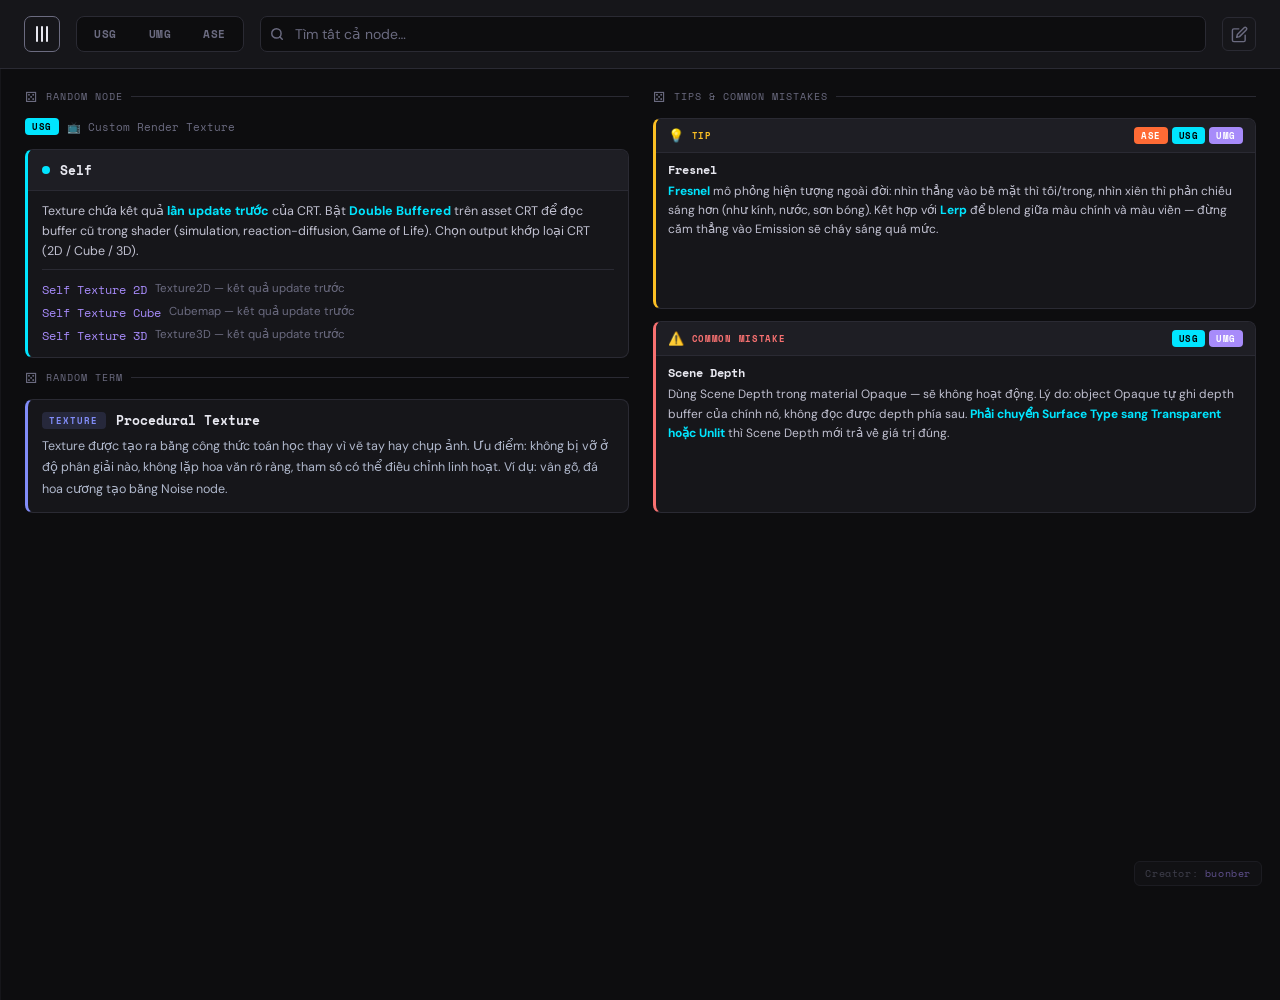
==== commit f962a2f3: "Add files via upload" ====
--- a/index.html
+++ b/index.html
@@ -9,6 +9,9 @@
 <!-- ═══ EXTERNAL DATA FILES ═══ -->
 <script src="data/config.js"></script>
 <script>
+// Mỗi data file khai báo `const DATA_DEFAULT`.
+// Nếu load bằng <script src> liên tiếp sẽ lỗi "already declared" (const không redeclare được).
+// Fix: fetch từng file rồi chạy trong Function scope riêng biệt.
 window._ENGINES = {};
 window._TIPS = [];
 
@@ -22,6 +25,7 @@
     try {
       const res = await fetch(f.src);
       const code = await res.text();
+      // Chạy trong Function scope riêng → const không conflict
       const fn = new Function(code + '\nreturn DATA_DEFAULT;');
       window._ENGINES[f.key] = fn();
     } catch(e) {
@@ -683,19 +687,21 @@
         </label>
       </div>
       <button class="home-config-apply" id="home-config-apply">Áp dụng</button>
-      <div class="footer-info">
-        <a href="https://github.com/buonber/nodehub/" target="_blank" class="github-link">
-          <svg xmlns="http://www.w3.org/2000/svg" width="14" height="14" viewBox="0 0 24 24" fill="none" stroke="currentColor" stroke-width="2" stroke-linecap="round" stroke-linejoin="round">
-            <path d="M9 19c-5 1.5-5-2.5-7-3m14 6v-3.87a3.37 3.37 0 0 0-.94-2.61c3.14-.35 6.44-1.54 6.44-7A5.44 5.44 0 0 0 20 4.77 5.07 5.07 0 0 0 19.91 1S18.73.65 16 2.48a13.38 13.38 0 0 0-7 0C6.27.65 5.09 1 5.09 1A5.07 5.07 0 0 0 5 4.77a5.44 5.44 0 0 0-1.5 3.78c0 5.42 3.3 6.61 6.44 7A3.37 3.37 0 0 0 9 18.13V22"></path>
-          </svg>
-          buonber/nodehub
-        </a>
-      </div>
+      <button class="home-config-reload" id="home-config-reload">↺ Reload JS cache</button>
+    </div>
   `;
   document.body.appendChild(overlay);
 
   overlay.addEventListener('click', e => { if (e.target === overlay) overlay.remove(); });
   document.getElementById('home-config-close').addEventListener('click', () => overlay.remove());
+  document.getElementById('home-config-reload').addEventListener('click', () => {
+    document.getElementById('home-config-reload').textContent = '⏳ Đang reload…';
+    document.getElementById('home-config-reload').disabled = true;
+    const v = Date.now();
+    const base = location.href.split('?')[0].split('#')[0];
+    const hash = location.hash || '';
+    location.replace(base + '?v=' + v + hash);
+  });
   document.getElementById('home-config-apply').addEventListener('click', () => {
     homeConfig.showNode = document.getElementById('cfg-node').checked;
     homeConfig.showTerm = document.getElementById('cfg-term').checked;
@@ -724,16 +730,6 @@
   }
 }
 </script>
-<button id="scroll-top-btn" title="Lên đầu trang" onclick="window.scrollTo({top:0,behavior:'smooth'})">
-  <svg xmlns="http://www.w3.org/2000/svg" width="18" height="18" viewBox="0 0 24 24" fill="none" stroke="currentColor" stroke-width="2.5" stroke-linecap="round" stroke-linejoin="round"><polyline points="18 15 12 9 6 15"/></svg>
-</button>
-<script>
-(function(){
-  const btn = document.getElementById('scroll-top-btn');
-  window.addEventListener('scroll', () => {
-    btn.classList.toggle('visible', window.scrollY > 120);
-  }, { passive: true });
-})();
-</script>
+<a class="creator-tag" title="Back to top" onclick="window.scrollTo({top:0,behavior:'smooth'})">Creator: <span>buonber</span></a>
 </body>
-</html>
+</html>
--- a/style.css
+++ b/style.css
@@ -625,61 +625,34 @@
 .cls-gfont .g-ico, .cls-gfont .node-dot { color: var(--gfont);}
 .cls-gc    .g-ico, .cls-gc    .node-dot { color: var(--gc);  }
 .cls-gu    .g-ico, .cls-gu    .node-dot { color: var(--gu);  }
-
-/* ── SCROLL TO TOP BUTTON ── */
-#scroll-top-btn {
+/* ── CREATOR TAG ── */
+.creator-tag {
   position: fixed;
-  bottom: 20px;
-  right: 16px;
-  width: 36px;
-  height: 36px;
+  bottom: 14px;
+  right: 18px;
+  font-family: 'Space Mono', monospace;
+  font-size: 10px;
+  color: var(--muted);
+  letter-spacing: 0.06em;
+  pointer-events: all;
+  cursor: pointer;
+  z-index: 50;
+  opacity: 0.55;
+  border: 1px solid var(--border);
+  border-radius: 6px;
+  padding: 4px 10px;
   background: var(--surface);
-  border: 1px solid var(--border);
-  border-radius: 50%;
-  color: var(--muted);
-  cursor: pointer;
-  display: flex;
-  align-items: center;
-  justify-content: center;
-  opacity: 0;
-  pointer-events: none;
-  transform: translateY(8px);
-  transition: opacity .2s, transform .2s, border-color .2s, color .2s;
-  z-index: 200;
-}
-#scroll-top-btn.visible {
+  transition: opacity .2s, border-color .2s, color .2s, box-shadow .2s;
+  text-decoration: none;
+  display: inline-block;
+}
+.creator-tag:hover {
   opacity: 1;
-  pointer-events: auto;
-  transform: translateY(0);
-}
-#scroll-top-btn:hover {
-  color: var(--accent3);
   border-color: var(--accent3);
+  color: var(--text);
   box-shadow: 0 0 10px rgba(167,139,250,.2);
 }
-
-/* ── CONFIG MODAL FOOTER ── */
-.footer-info {
-  display: flex;      
-  align-items: center;
-  justify-content: center;
-  font-size: 13px;
-  font-family: 'Space Mono', monospace;
-  margin-top: 18px;
-}
-
-.github-link {
-  color: var(--muted);
-  text-decoration: none;
-  transition: color 0.2s ease;
-  display: flex;
-  align-items: center;
-  gap: 6px;
-}
-
-.github-link:hover {
-  color: var(--accent3);
-}
+.creator-tag span { color: var(--accent3); }
 
 /* ── SPLASH layout ── */
 .splash-wrapper {
@@ -1011,3 +984,18 @@
   transition: opacity .15s;
 }
 .home-config-apply:hover { opacity: .85; }
+.home-config-reload {
+  width: 100%;
+  margin-top: 8px;
+  padding: 9px;
+  background: transparent;
+  border: 1px solid var(--border2);
+  border-radius: 8px;
+  color: var(--text2);
+  font-family: 'Space Mono', monospace;
+  font-size: 12px;
+  cursor: pointer;
+  transition: all .15s;
+}
+.home-config-reload:hover { border-color: var(--accent); color: var(--accent); }
+.home-config-reload:disabled { opacity: .5; cursor: not-allowed; }
